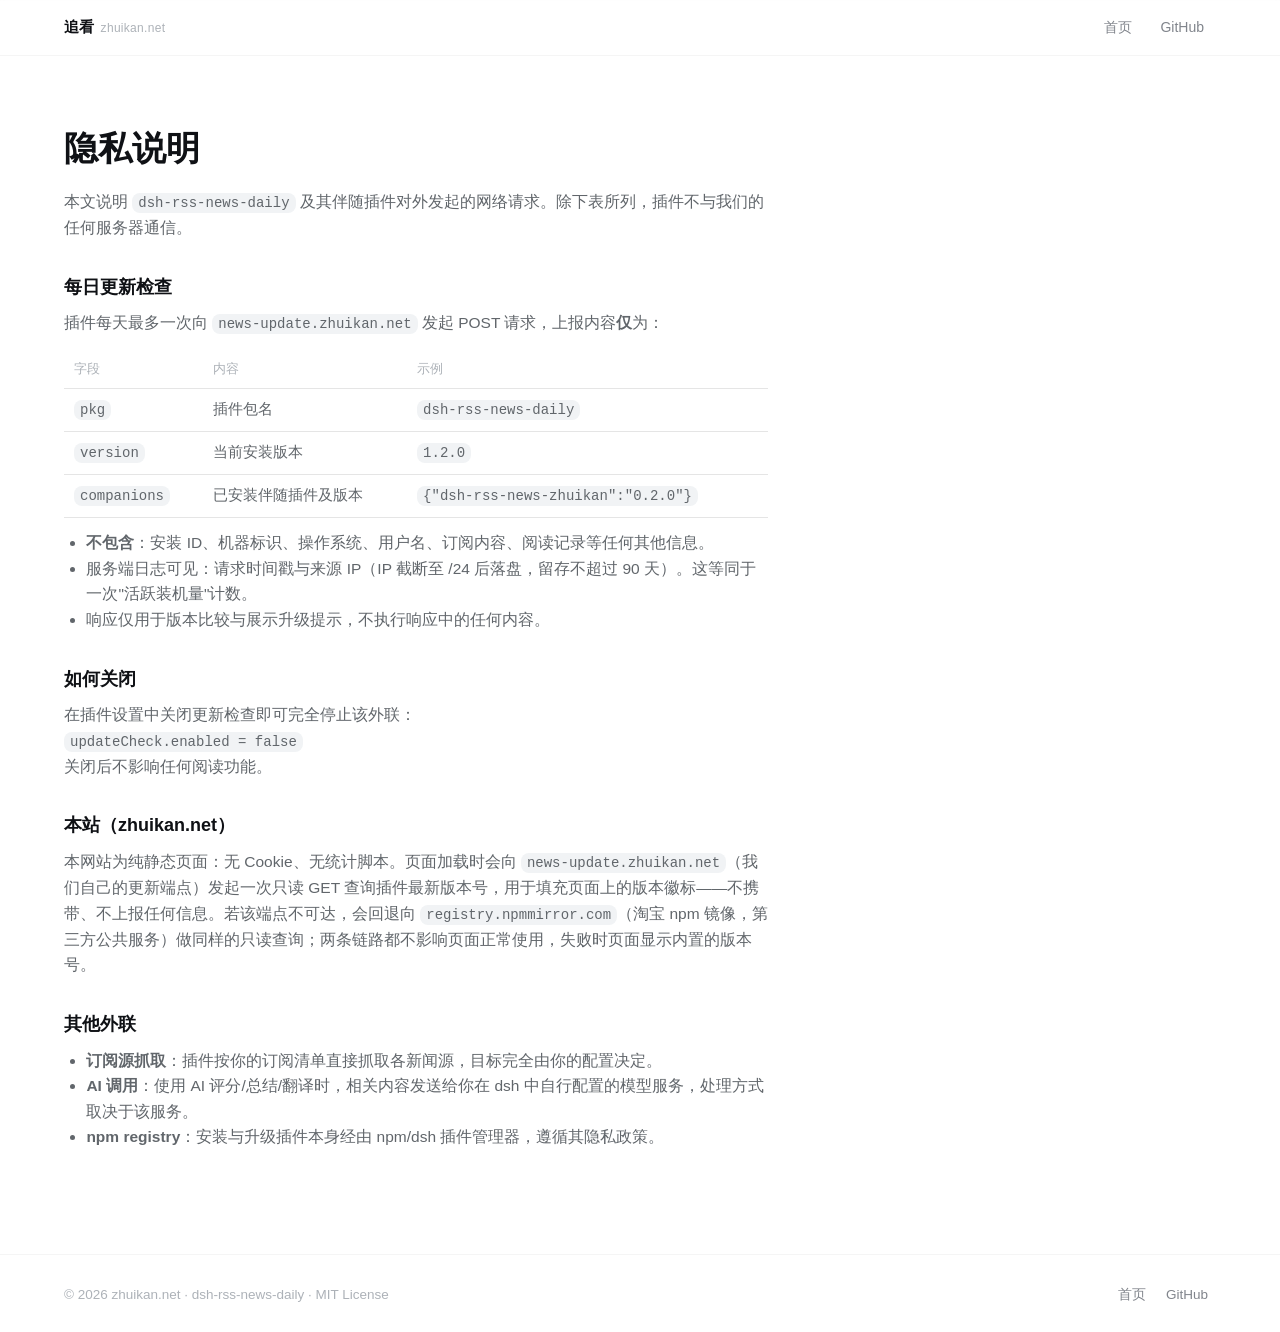
==== public/privacy.html @ 700209f2 "init: zhuikan.net 官网（5 页幻灯片 + 插件介绍）+ news-update 端点 - public/：index 首页（滚轮整屏闪现切换 + 实况带 moment）+ 三个伴随 " ====
<!DOCTYPE html>
<html lang="zh" data-theme="dark">
<head>
<meta charset="utf-8">
<meta name="viewport" content="width=device-width, initial-scale=1">
<title>隐私说明 · zhuikan.net</title>
<meta name="description" content="dsh-rss-news-daily 及伴随插件的对外网络请求说明：每日更新检查上报的字段、不含的内容、关闭方法。">
<meta name="theme-color" content="#151517">
<link rel="icon" href="favicon.svg" type="image/svg+xml">
<link rel="stylesheet" href="style.css">
<script>
if (matchMedia('(prefers-color-scheme: light)').matches) document.documentElement.dataset.theme = 'light'
</script>
</head>
<body>

<nav>
  <a class="skip-link" href="#main">跳到内容</a>
  <div class="wrap">
    <a class="brand" href="index.html" style="color:var(--fg)">追看<em>zhuikan.net</em></a>
    <div class="links">
      <a href="index.html">首页</a>
      <a href="https://github.com/terry2010/dsh-rss-news-daily" rel="noopener">GitHub</a>
    </div>
  </div>
</nav>

<main id="main">
<section class="pbody pfirst">
  <div class="wrap">
  <article class="prose">
    <h1>隐私说明</h1>
    <p>本文说明 <code>dsh-rss-news-daily</code> 及其伴随插件对外发起的网络请求。除下表所列，插件不与我们的任何服务器通信。</p>

    <h2>每日更新检查</h2>
    <p>插件每天最多一次向 <code>news-update.zhuikan.net</code> 发起 POST 请求，上报内容<strong>仅</strong>为：</p>
    <table>
      <tr><th>字段</th><th>内容</th><th>示例</th></tr>
      <tr><td><code>pkg</code></td><td>插件包名</td><td><code>dsh-rss-news-daily</code></td></tr>
      <tr><td><code>version</code></td><td>当前安装版本</td><td><code>1.2.0</code></td></tr>
      <tr><td><code>companions</code></td><td>已安装伴随插件及版本</td><td><code>{"dsh-rss-news-zhuikan":"0.2.0"}</code></td></tr>
    </table>
    <ul>
      <li><strong>不包含</strong>：安装 ID、机器标识、操作系统、用户名、订阅内容、阅读记录等任何其他信息。</li>
      <li>服务端日志可见：请求时间戳与来源 IP（IP 截断至 /24 后落盘，留存不超过 90 天）。这等同于一次"活跃装机量"计数。</li>
      <li>响应仅用于版本比较与展示升级提示，不执行响应中的任何内容。</li>
    </ul>

    <h2>如何关闭</h2>
    <p>在插件设置中关闭更新检查即可完全停止该外联：</p>
    <p><code>updateCheck.enabled = false</code></p>
    <p>关闭后不影响任何阅读功能。</p>

    <h2>本站（zhuikan.net）</h2>
    <p>本网站为纯静态页面：无 Cookie、无统计脚本。页面加载时会向 <code>news-update.zhuikan.net</code>（我们自己的更新端点）发起一次只读 GET 查询插件最新版本号，用于填充页面上的版本徽标——不携带、不上报任何信息。若该端点不可达，会回退向 <code>registry.npmmirror.com</code>（淘宝 npm 镜像，第三方公共服务）做同样的只读查询；两条链路都不影响页面正常使用，失败时页面显示内置的版本号。</p>

    <h2>其他外联</h2>
    <ul>
      <li><strong>订阅源抓取</strong>：插件按你的订阅清单直接抓取各新闻源，目标完全由你的配置决定。</li>
      <li><strong>AI 调用</strong>：使用 AI 评分/总结/翻译时，相关内容发送给你在 dsh 中自行配置的模型服务，处理方式取决于该服务。</li>
      <li><strong>npm registry</strong>：安装与升级插件本身经由 npm/dsh 插件管理器，遵循其隐私政策。</li>
    </ul>
  </article>
  </div>
</section>
</main>

<footer class="closing">
  <div class="wrap">
    <small>© <span id="yr">2026</span> zhuikan.net · dsh-rss-news-daily · MIT License</small>
    <div class="flinks">
      <a href="index.html">首页</a>
      <a href="https://github.com/terry2010/dsh-rss-news-daily" rel="noopener">GitHub</a>
    </div>
  </div>
</footer>
<script>document.getElementById('yr').textContent = new Date().getFullYear()</script>
</body>
</html>
---- public/style.css ----
/* zhuikan.net · taste-skill 设计系统（与 dsh-rss-news-daily 阅读器同源）：
   neutral-bluish 层阶背景；.5px 发丝描边；deepseek 蓝只给链接/信息态；
   唯一实心给主按钮；标题用宋体系 serif（刊物感），正文系统无衬线。
   结构规则：header.nav + main>section（每屏一格）+ footer.closing，
   每格一个 .wrap；hero 恰一屏；手机端触点 ≥44px。 */
:root, :root[data-theme="dark"] {
  color-scheme: dark;
  --bg: #151517; --raise: #1b1b1c; --card: #1b1b1c; --panel: #232324; --panel2: #2c2c2e;
  --fg: #f9fafb; --lead: #cfd3d6; --dim: #adb2b8; --dim2: #81858c;
  --line: #ffffff0f; --line-strong: #ffffff1f; --line-l3: #ffffff29;
  --acc: #7aaaff; --acc-ink: #0f1115;
  --pri-bg: #f9fafb; --pri-fg: #0f1115; --pri-hover: #ebeef2;
  --hover: #ffffff14;
  --tagbg: #2c2c2e;
  --shadow: 0 0 1px rgba(255,255,255,.06), 0 2px 8px rgba(0,0,0,.22);
  --shadow-hi: 0 0 1px rgba(255,255,255,.1), 0 12px 32px rgba(0,0,0,.5);
}
:root[data-theme="light"] {
  color-scheme: light;
  --bg: #ffffff; --raise: #f5f7fa; --card: #f9fafb; --panel: #ffffff; --panel2: #f1f3f5;
  --fg: #0f1115; --lead: #61666b; --dim: #81858c; --dim2: #adb2b8;
  --line: #0000000a; --line-strong: #0000001a; --line-l3: #0000001f;
  --acc: #4176e6; --acc-ink: #ffffff;
  --pri-bg: #0f1115; --pri-fg: #f9fafb; --pri-hover: #43454a;
  --hover: #2631480f;
  --tagbg: #f1f3f5;
  --shadow: 0 0 1px rgba(15,17,21,.16), 0 2px 8px rgba(15,17,21,.05);
  --shadow-hi: 0 0 1px rgba(0,0,0,.2), 0 0 4px rgba(0,0,0,.02), 0 12px 32px rgba(0,0,0,.1);
}
:root {
  --f-ui: -apple-system, BlinkMacSystemFont, "PingFang SC", "Hiragino Sans GB", "Segoe UI", "Microsoft YaHei", "Noto Sans CJK SC", "Helvetica Neue", sans-serif;
  --f-serif: "Songti SC", "Noto Serif CJK SC", "Source Han Serif SC", "STSong", "SimSun", serif;
  --f-mono: ui-monospace, "SF Mono", SFMono-Regular, Menlo, Consolas, monospace;
  --r-sm: 8px; --r-md: 12px; --r-lg: 16px; --r-xl: 20px;
  --s1: 4px; --s2: 8px; --s3: 12px; --s4: 16px; --s5: 24px; --s6: 32px; --s7: 48px; --s8: 64px;
  --ease: cubic-bezier(.2,.8,.2,1);
  --m-in: .15s;
  --nav-h: 56px;
  --wrap: 1200px;
}

* { box-sizing: border-box; margin: 0; }
html { -webkit-text-size-adjust: 100%; scroll-behavior: smooth; }
body { background: var(--bg); color: var(--fg); font: 16px/1.65 var(--f-ui); -webkit-font-smoothing: antialiased; }
a { color: var(--acc); text-decoration: none; text-underline-offset: 3px; }
a:hover { text-decoration: underline; }
::selection { background: color-mix(in srgb, var(--acc) 30%, transparent); }

/* SR-6：全页唯一容器，桌面左右边距 64-120px（1440 时 =120），手机 16-24px */
.wrap { max-width: var(--wrap); margin: 0 auto; padding: 0 var(--s5); width: 100%; }
@media (max-width: 720px) { .wrap { padding: 0 var(--s4); } }

/* ---- header.nav ---- */
nav {
  position: fixed; top: 0; left: 0; right: 0; z-index: 20;
  height: var(--nav-h);
  background: color-mix(in srgb, var(--bg) 78%, transparent);
  backdrop-filter: blur(12px); -webkit-backdrop-filter: blur(12px);
  border-bottom: .5px solid var(--line);
}
nav .wrap { display: flex; align-items: center; gap: var(--s5); height: 100%; }
.brand { font-size: 15px; font-weight: 600; letter-spacing: .02em; color: var(--fg); text-decoration: none; }
.brand em { font-style: normal; color: var(--dim2); font-weight: 400; font-size: 12px; margin-left: 6px; }
.brand:hover { text-decoration: none; }
nav .links { margin-left: auto; display: flex; align-items: center; gap: var(--s1); }
nav .links a { color: var(--dim); font-size: 14px; padding: 0 var(--s3); display: inline-flex; align-items: center; min-height: 32px; border-radius: var(--r-sm); }
nav .links a:hover { color: var(--fg); text-decoration: none; background: var(--hover); }
@media (max-width: 720px) {
  nav .links a { min-height: 44px; padding: 0 var(--s2); }
  nav .links a.hide-s { display: none; }
}

/* ---- SR-1 hero：恰一屏；fixed nav 叠在其顶部留白上，后续 section 全落在整屏网格 ---- */
.hero { min-height: 100svh; display: flex; align-items: center; scroll-snap-align: start; }
.hero .wrap { display: grid; grid-template-columns: 1.05fr .95fr; gap: var(--s8); align-items: center; padding-top: var(--s7); padding-bottom: var(--s7); }
@media (max-width: 900px) { .hero .wrap { grid-template-columns: 1fr; gap: var(--s7); } }

.eyebrow { font: 12px/1 var(--f-mono); color: var(--dim2); letter-spacing: .14em; margin-bottom: var(--s5); }
.hero h1 {
  font-family: var(--f-serif);
  font-size: clamp(40px, 5.4vw, 64px); line-height: 1.12; font-weight: 700;
  letter-spacing: 0; margin-bottom: var(--s5);
}
.hero h1 .thin { font-family: var(--f-ui); font-weight: 400; color: var(--dim); font-size: .52em; display: block; margin-top: var(--s3); letter-spacing: .01em; }
.hero .sub { font-size: 17px; color: var(--lead); max-width: 30em; margin-bottom: var(--s6); }
/* copy-fact：首屏硬事实行 */
.facts { display: flex; gap: var(--s6); margin-bottom: var(--s6); flex-wrap: wrap; }
.facts div { font: 13.5px/1.4 var(--f-mono); color: var(--dim2); }
.facts b { display: block; font: 600 20px/1.3 var(--f-ui); color: var(--fg); letter-spacing: 0; }

.cta { display: flex; align-items: center; gap: var(--s3); flex-wrap: wrap; }
.install {
  display: inline-flex; align-items: center; gap: var(--s3); flex-wrap: wrap;
  font: 14px/1.5 var(--f-mono); color: var(--fg);
  background: var(--raise); border: .5px solid var(--line-l3);
  border-radius: var(--r-md); padding: 10px 16px;
}
.install code { color: var(--lead); overflow-wrap: anywhere; }
.install code b { color: var(--fg); font-weight: 600; }
.install .copy { flex: 0 0 auto; margin-left: auto; white-space: nowrap; }
.btn {
  display: inline-flex; align-items: center; gap: 6px;
  min-height: 44px; padding: 0 20px; border-radius: var(--r-md);
  font-size: 14.5px; font-weight: 500; cursor: pointer;
  background: transparent; color: var(--fg);
  border: none; box-shadow: inset 0 0 0 .5px var(--line-l3);
  transition: background var(--m-in) var(--ease), transform .09s var(--ease);
}
.btn:hover { background: var(--hover); text-decoration: none; }
.btn:active { transform: scale(.97); }
.btn.primary { background: var(--pri-bg); color: var(--pri-fg); box-shadow: none; }
.btn.primary:hover { background: var(--pri-hover); }
.copy { border: none; background: none; color: var(--dim2); cursor: pointer; font: 12px var(--f-ui); padding: 6px 8px; border-radius: var(--r-sm); min-height: 28px; }
.copy:hover { color: var(--fg); background: var(--hover); }

/* ---- the moment：常驻的阅读器实况带（纯 CSS 竖向滚动环） ---- */
.mock {
  background: var(--raise); border: .5px solid var(--line);
  border-radius: var(--r-xl); box-shadow: var(--shadow-hi);
  overflow: hidden;
}
.mock-bar { display: flex; align-items: center; gap: var(--s3); padding: 10px 14px; border-bottom: .5px solid var(--line); }
.mock-dot { width: 9px; height: 9px; border-radius: 50%; background: var(--panel2); }
.mock-title { font-size: 12px; color: var(--dim2); margin-left: 4px; }
.mock-live { margin-left: auto; font: 10.5px var(--f-mono); color: var(--acc); display: inline-flex; align-items: center; gap: 5px; }
.mock-live::before { content: ''; width: 6px; height: 6px; border-radius: 50%; background: var(--acc); animation: pulse 2.4s var(--ease) infinite; }
@keyframes pulse { 0%,100% { opacity: 1 } 50% { opacity: .25 } }
.mock-status { font-size: 11.5px; color: var(--dim2); padding: 10px 16px 0; }
.mock-mask { height: 228px; overflow: hidden; position: relative; }
.mock-mask::after { content: ''; position: absolute; left: 0; right: 0; bottom: 0; height: 40px; background: linear-gradient(transparent, var(--raise)); pointer-events: none; }
.mock-feed { animation: feed 18s linear infinite; }
.mock-feed:hover { animation-play-state: paused; }
@keyframes feed { 0% { transform: translateY(0) } 100% { transform: translateY(-50%) } }
.mock-item { padding: 12px 16px 12px 30px; border-bottom: .5px solid var(--line-strong); position: relative; }
.mock-item::before { content: ''; position: absolute; left: 16px; top: 20px; width: 7px; height: 7px; border-radius: 50%; background: var(--acc); opacity: .8; }
.mock-item h3 { font-size: 14px; font-weight: 600; line-height: 1.5; margin-bottom: 3px; }
.mock-item p { font-size: 13px; color: var(--dim); }
.mock-tag { display: inline-block; font-size: 10.5px; color: var(--dim2); background: var(--tagbg); border-radius: var(--r-sm); padding: 1px 6px; margin-right: 6px; vertical-align: 1px; }
@media (prefers-reduced-motion: reduce) { .mock-feed, .mock-live::before { animation: none; } }

/* ---- 内容格：窄屏自适应高度；桌面 .deck-mode 时整屏幻灯片（JS 切换 .on 闪现） ---- */
main > section { padding: 96px 0; border-top: .5px solid var(--line); }
html.deck-mode, html.deck-mode body { overflow: hidden; height: 100%; }
html.deck-mode main > section {
  position: fixed; inset: 0; height: 100svh;
  padding-top: 0; padding-bottom: 0;
  display: flex; align-items: center;
  opacity: 0; visibility: hidden; pointer-events: none;
  transition: opacity .16s var(--ease), visibility 0s .16s;
}
html.deck-mode main > section.on {
  opacity: 1; visibility: visible; pointer-events: auto;
  transition: opacity .16s var(--ease);
}
html.deck-mode main > section .wrap { padding-top: 0; padding-bottom: 0; }

/* 右侧圆点导航：仅幻灯片模式显示 */
.dots { position: fixed; right: 26px; top: 50%; transform: translateY(-50%); z-index: 30; display: none; flex-direction: column; gap: 12px; }
html.deck-mode .dots { display: flex; }
.dots button {
  width: 8px; height: 8px; padding: 0; min-height: 0; border: none; border-radius: 50%;
  box-shadow: inset 0 0 0 1.5px var(--dim2); background: transparent; cursor: pointer;
  transition: transform .2s var(--ease), background .2s var(--ease), box-shadow .2s var(--ease);
}
.dots button:hover { box-shadow: inset 0 0 0 1.5px var(--fg); }
.dots button.on { background: var(--acc); box-shadow: none; transform: scale(1.35); }

.sec-h { margin-bottom: var(--s6); }
.sec-h .no { font: 12.5px var(--f-mono); color: var(--dim2); letter-spacing: .14em; display: block; margin-bottom: var(--s4); }
.sec-h h2 { font-family: var(--f-serif); font-size: clamp(28px, 3.4vw, 40px); font-weight: 700; letter-spacing: 0; margin-bottom: var(--s3); }
.sec-h p { color: var(--dim); font-size: 15px; max-width: 40em; }

.grid { display: grid; grid-template-columns: repeat(2, 1fr); gap: var(--s3); }
@media (max-width: 720px) { .grid { grid-template-columns: 1fr; } }
.card {
  background: var(--card); border: .5px solid var(--line);
  border-radius: var(--r-lg); padding: var(--s6);
  transition: background var(--m-in) var(--ease);
}
.card:hover { background: var(--panel); }
.card h3 { font-size: 16.5px; font-weight: 600; margin-bottom: var(--s2); }
.card p { font-size: 14.5px; color: var(--dim); line-height: 1.75; }
.card .glyph { font-size: 18px; display: block; margin-bottom: var(--s4); color: var(--acc); }

/* ---- 伴随插件 ---- */
.plist { display: flex; flex-direction: column; }
.pitem {
  display: flex; align-items: baseline; gap: var(--s4);
  padding: var(--s5) var(--s4); margin: 0 calc(-1 * var(--s4));
  border-bottom: .5px solid var(--line-strong); border-radius: var(--r-md);
  color: inherit; text-decoration: none;
  transition: background var(--m-in) var(--ease);
}
.pitem:hover { background: var(--hover); text-decoration: none; }
.pitem:last-child { border-bottom: none; }
.pitem .name { font: 14px var(--f-mono); color: var(--fg); min-width: 280px; }
.pitem .desc { flex: 1; font-size: 14.5px; color: var(--dim); }
.pitem .ver { font: 12px var(--f-mono); color: var(--dim2); background: var(--tagbg); border-radius: var(--r-sm); padding: 3px 9px; white-space: nowrap; }
.pitem .go { color: var(--acc); font-size: 13px; white-space: nowrap; opacity: .55; transition: opacity var(--m-in) var(--ease); }
.pitem:hover .go { opacity: 1; }
@media (max-width: 640px) { .pitem { flex-wrap: wrap; gap: var(--s2); } .pitem .name { min-width: 0; } }

/* ---- 更新通道 ---- */
.chan { display: grid; grid-template-columns: 1fr 1fr; gap: var(--s7); }
@media (max-width: 720px) { .chan { grid-template-columns: 1fr; } }
.chan dl { font-size: 14.5px; }
.chan dt { color: var(--dim2); font-size: 12.5px; margin-bottom: 3px; }
.chan dd { margin-bottom: var(--s5); color: var(--lead); }
.chan code { font-family: var(--f-mono); font-size: 13.5px; background: var(--tagbg); padding: 3px 7px; border-radius: var(--r-sm); }

/* ---- 页脚（index 幻灯片模式下钉在底部常驻；子页普通流式页脚） ---- */
footer.closing { border-top: .5px solid var(--line); padding: var(--s5) 0; }
html.deck-mode footer.closing {
  position: fixed; left: 0; right: 0; bottom: 0; z-index: 25;
  background: color-mix(in srgb, var(--bg) 78%, transparent);
  backdrop-filter: blur(12px); -webkit-backdrop-filter: blur(12px);
}
.closing .wrap { display: flex; align-items: center; gap: var(--s5); flex-wrap: wrap; }
.closing small { color: var(--dim2); font-size: 13.5px; }
.closing .flinks { margin-left: auto; display: flex; gap: var(--s1); }
.closing .flinks a { color: var(--dim); font-size: 13.5px; display: inline-flex; align-items: center; min-height: 32px; padding: 0 var(--s2); border-radius: var(--r-sm); }
.closing .flinks a:hover { color: var(--fg); text-decoration: none; }
@media (max-width: 720px) { .closing .flinks a { min-height: 44px; } }

/* ---- 跳内容链接：仅聚焦时可见 ---- */
.skip-link {
  position: absolute; left: 12px; top: -48px; z-index: 40;
  background: var(--acc); color: #fff; font-size: 13px;
  padding: 8px 14px; border-radius: var(--r-sm);
  transition: top var(--m-in) var(--ease);
}
.skip-link:focus { top: 10px; }

/* ---- 插件介绍页（phero 首格 + pdemo 招牌卡） ---- */
main > section.phero { border-top: none; padding: calc(var(--nav-h) + var(--s8)) 0 var(--s7); }
.phero .wrap { display: grid; grid-template-columns: minmax(0, 1.05fr) minmax(0, .95fr); gap: var(--s8); align-items: center; }
@media (max-width: 900px) { .phero .wrap { grid-template-columns: 1fr; } }
.pdoc .back { display: inline-flex; align-items: center; min-height: 32px; font-size: 13px; color: var(--dim2); margin-bottom: var(--s4); }
.pdoc .back:hover { color: var(--fg); text-decoration: none; }
.pdoc h1 { font: 700 clamp(22px, 3.2vw, 32px)/1.3 var(--f-mono); letter-spacing: -.01em; margin-bottom: var(--s3); overflow-wrap: anywhere; }
.pdoc .pver { display: inline-block; white-space: nowrap; font: 13px var(--f-mono); font-weight: 400; color: var(--dim2); background: var(--tagbg); border-radius: var(--r-sm); padding: 4px 10px; margin-left: var(--s3); vertical-align: middle; }
.pdoc .tagline { font-size: 17px; color: var(--lead); margin-bottom: var(--s6); max-width: 38em; }
@media (max-width: 720px) {
  .pdoc .back { min-height: 44px; }
  .install .copy { min-height: 44px; }
}
.pbody .prose { padding: 0; }
.pbody.pfirst { padding-top: calc(var(--nav-h) + var(--s8)); }

/* pdemo：插件页招牌卡（纯 CSS 循环，reduced-motion 停） */
.pdemo {
  border: .5px solid var(--line-strong); border-radius: var(--r-lg);
  background: var(--card); overflow: hidden;
  box-shadow: 0 24px 60px -24px rgba(0,0,0,.45);
}
.pdemo-head {
  display: flex; align-items: center; gap: var(--s3);
  padding: var(--s3) var(--s4); border-bottom: .5px solid var(--line);
  font: 12px var(--f-mono); color: var(--dim2);
}
.pdemo-head .live { margin-left: auto; color: var(--acc); display: inline-flex; align-items: center; gap: 6px; }
.pdemo-head .live::before { content: ""; width: 6px; height: 6px; border-radius: 50%; background: var(--acc); animation: pulse 1.6s ease-in-out infinite; }
.pdemo-body { height: 240px; overflow: hidden; position: relative; }
.pdemo-body::after { content: ""; position: absolute; inset: auto 0 0 0; height: 48px; background: linear-gradient(transparent, var(--card)); }
.pdemo-feed { display: flex; flex-direction: column; animation: feed 14s linear infinite; }
.pdemo:hover .pdemo-feed { animation-play-state: paused; }
.pdemo-row { display: flex; align-items: baseline; gap: var(--s3); padding: 10px var(--s4); border-bottom: .5px solid var(--line); font-size: 13px; }
.pdemo-row .t { color: var(--dim2); font: 11.5px var(--f-mono); white-space: nowrap; }
.pdemo-row .s { color: var(--acc); font: 11px var(--f-mono); background: var(--accent-soft, rgba(59,130,246,.12)); border-radius: var(--r-sm); padding: 1px 7px; white-space: nowrap; }
.pdemo-row .x { color: var(--dim); flex: 1; overflow: hidden; text-overflow: ellipsis; white-space: nowrap; }
.pdemo-row .n { color: var(--dim2); font: 11px var(--f-mono); white-space: nowrap; }
@keyframes feed { from { transform: translateY(0) } to { transform: translateY(-50%) } }
@keyframes pulse { 0%,100% { opacity: 1 } 50% { opacity: .25 } }
@media (prefers-reduced-motion: reduce) { .pdemo-feed, .pdemo-head .live::before { animation: none; } }

/* ---- 隐私页（prose 文档格，不走整屏规则） ---- */
.prose { padding: calc(var(--nav-h) + var(--s8)) 0 var(--s8); max-width: 44em; }
.prose h1 { font-family: var(--f-serif); font-size: 34px; font-weight: 700; margin-bottom: var(--s3); }
.prose h2 { font-size: 18px; font-weight: 600; margin: var(--s6) 0 var(--s2); }
.prose p, .prose li { color: var(--lead); font-size: 15.5px; }
.prose ul { padding-left: 1.4em; margin: var(--s2) 0; }
.prose code { font-family: var(--f-mono); font-size: 14px; background: var(--tagbg); padding: 2px 6px; border-radius: var(--r-sm); }
.prose table { width: 100%; border-collapse: collapse; margin: var(--s3) 0; font-size: 14.5px; }
.prose th, .prose td { text-align: left; padding: 9px 10px; border-bottom: .5px solid var(--line-strong); vertical-align: top; }
.prose th { color: var(--dim2); font-weight: 500; font-size: 13px; }
.prose td { color: var(--lead); }
.prose td code { white-space: nowrap; }
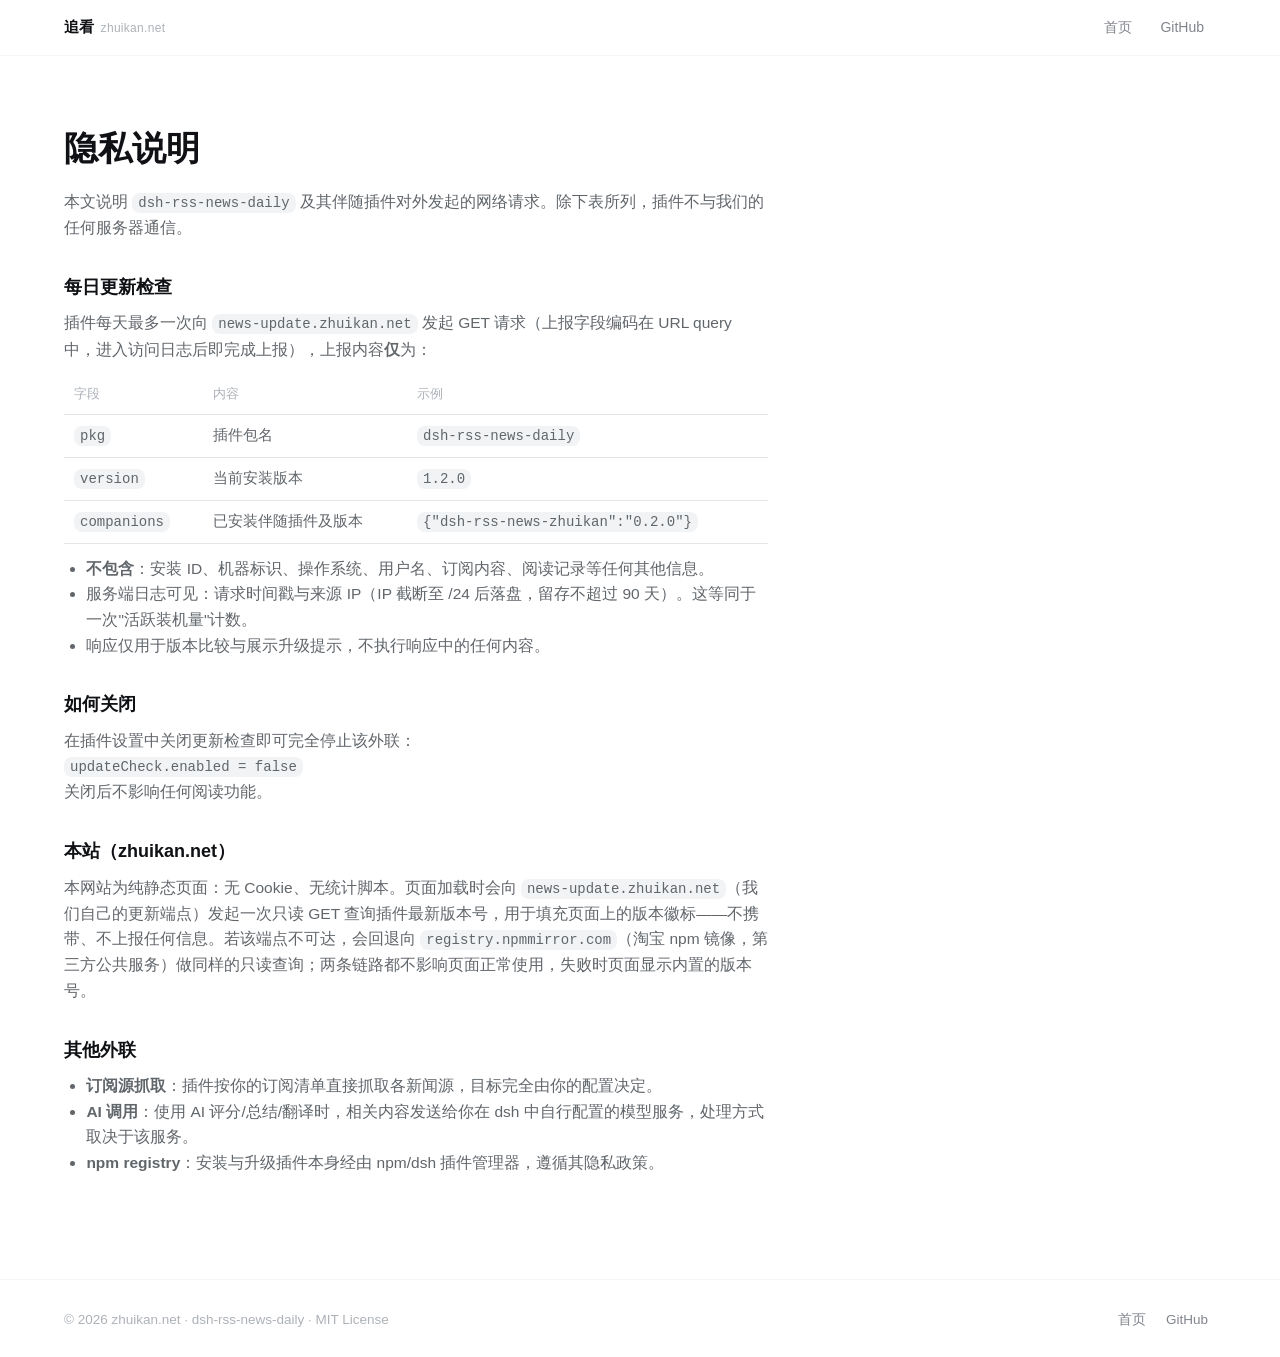
==== commit 984cb135: "drop backend entirely: static endpoint + cron stats pipeline - nginx serves /v1/check (latest.json) " ====
--- a/public/privacy.html
+++ b/public/privacy.html
@@ -33,7 +33,7 @@
     <p>本文说明 <code>dsh-rss-news-daily</code> 及其伴随插件对外发起的网络请求。除下表所列，插件不与我们的任何服务器通信。</p>
 
     <h2>每日更新检查</h2>
-    <p>插件每天最多一次向 <code>news-update.zhuikan.net</code> 发起 POST 请求，上报内容<strong>仅</strong>为：</p>
+    <p>插件每天最多一次向 <code>news-update.zhuikan.net</code> 发起 GET 请求（上报字段编码在 URL query 中，进入访问日志后即完成上报），上报内容<strong>仅</strong>为：</p>
     <table>
       <tr><th>字段</th><th>内容</th><th>示例</th></tr>
       <tr><td><code>pkg</code></td><td>插件包名</td><td><code>dsh-rss-news-daily</code></td></tr>
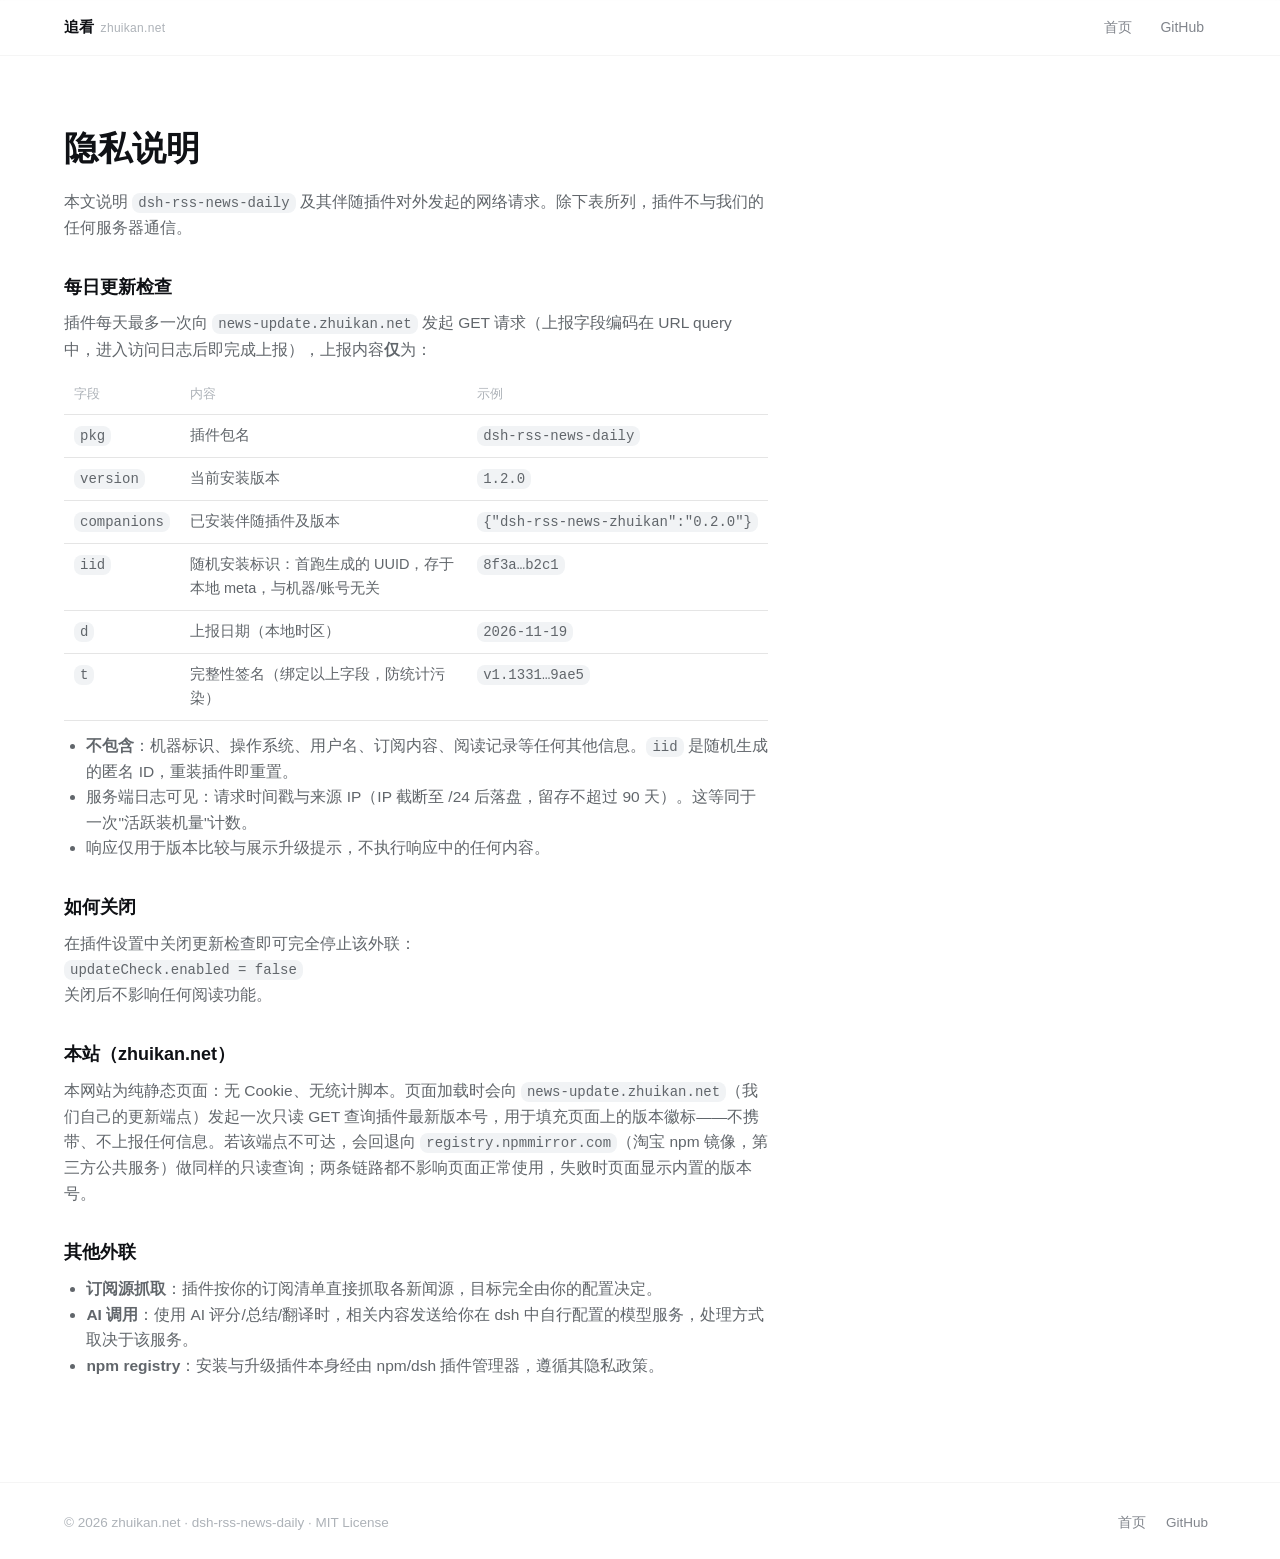
==== commit 3a8aa9c0: "stats: verify signed reports, dedupe by install_id (fallback masked IP); privacy page discloses iid/" ====
--- a/public/privacy.html
+++ b/public/privacy.html
@@ -39,9 +39,12 @@
       <tr><td><code>pkg</code></td><td>插件包名</td><td><code>dsh-rss-news-daily</code></td></tr>
       <tr><td><code>version</code></td><td>当前安装版本</td><td><code>1.2.0</code></td></tr>
       <tr><td><code>companions</code></td><td>已安装伴随插件及版本</td><td><code>{"dsh-rss-news-zhuikan":"0.2.0"}</code></td></tr>
+      <tr><td><code>iid</code></td><td>随机安装标识：首跑生成的 UUID，存于本地 meta，与机器/账号无关</td><td><code>8f3a…b2c1</code></td></tr>
+      <tr><td><code>d</code></td><td>上报日期（本地时区）</td><td><code>2026-11-19</code></td></tr>
+      <tr><td><code>t</code></td><td>完整性签名（绑定以上字段，防统计污染）</td><td><code>v1.1331…9ae5</code></td></tr>
     </table>
     <ul>
-      <li><strong>不包含</strong>：安装 ID、机器标识、操作系统、用户名、订阅内容、阅读记录等任何其他信息。</li>
+      <li><strong>不包含</strong>：机器标识、操作系统、用户名、订阅内容、阅读记录等任何其他信息。<code>iid</code> 是随机生成的匿名 ID，重装插件即重置。</li>
       <li>服务端日志可见：请求时间戳与来源 IP（IP 截断至 /24 后落盘，留存不超过 90 天）。这等同于一次"活跃装机量"计数。</li>
       <li>响应仅用于版本比较与展示升级提示，不执行响应中的任何内容。</li>
     </ul>
